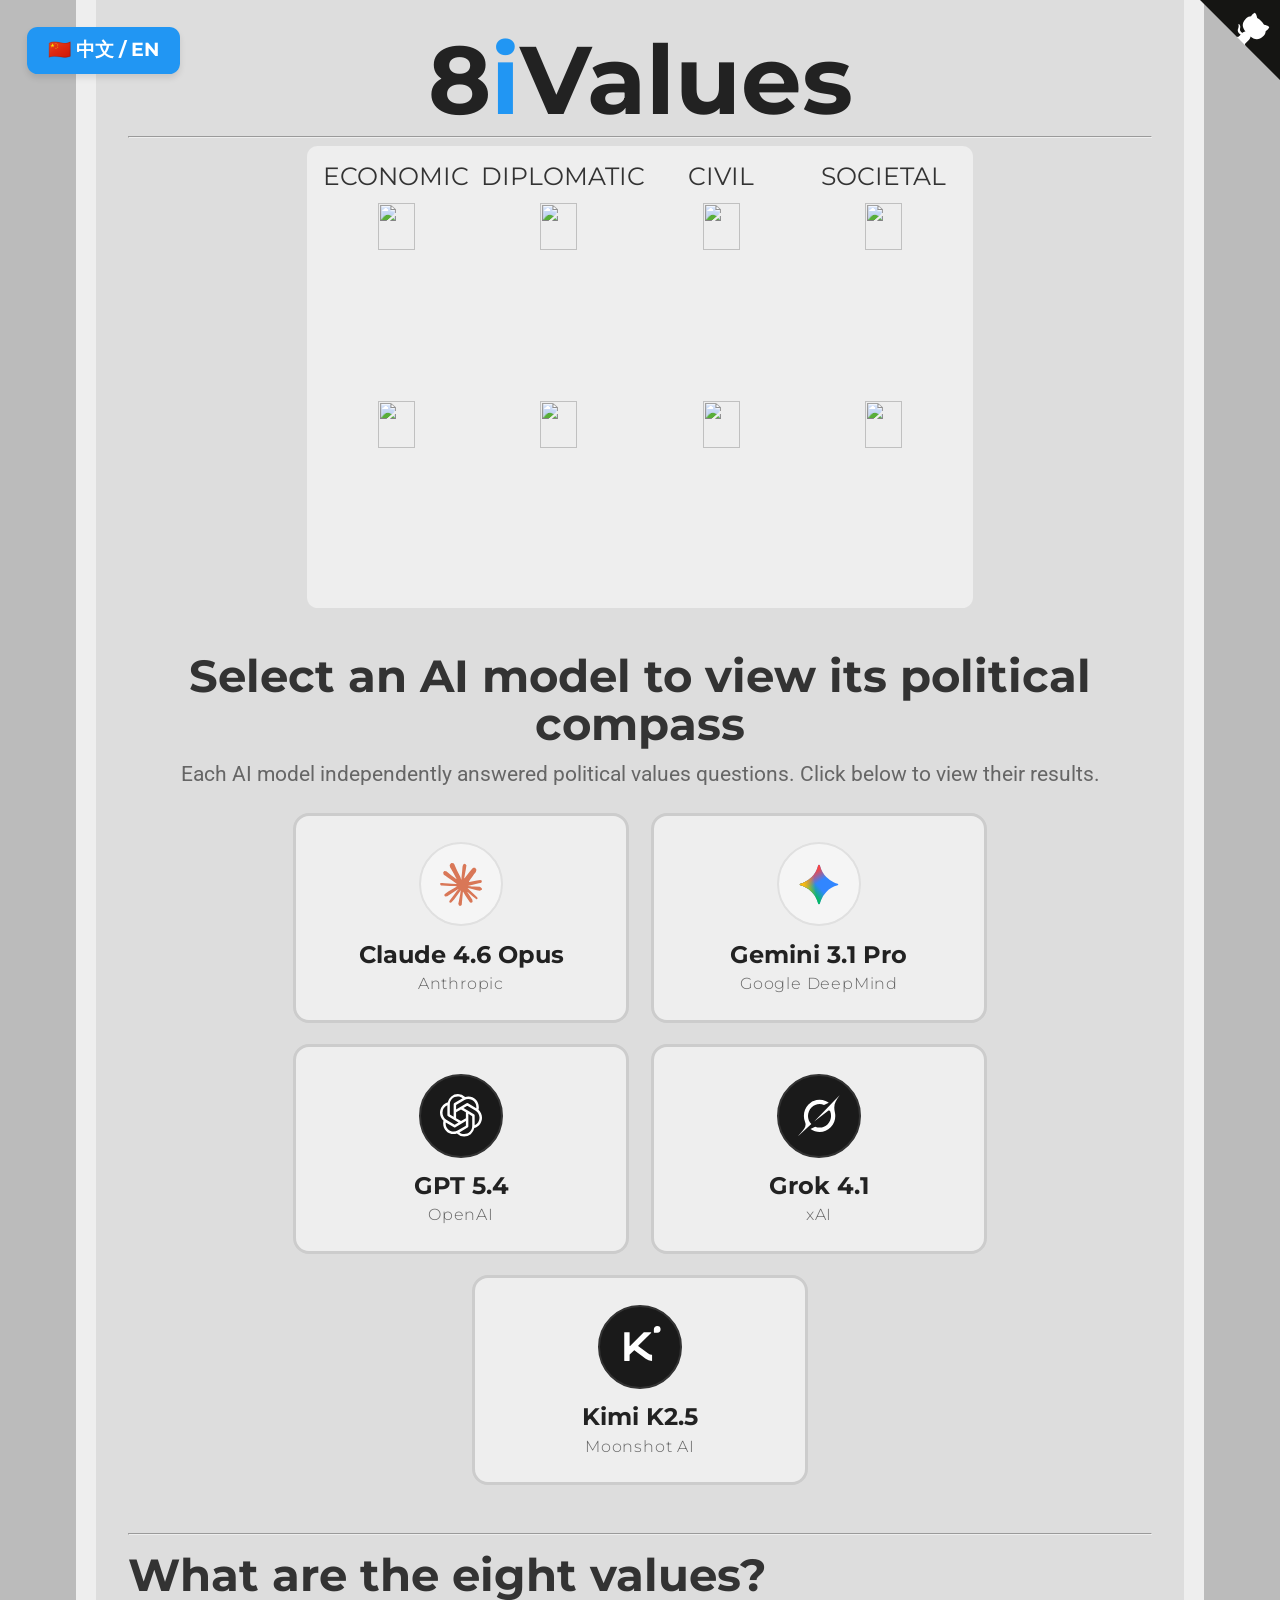
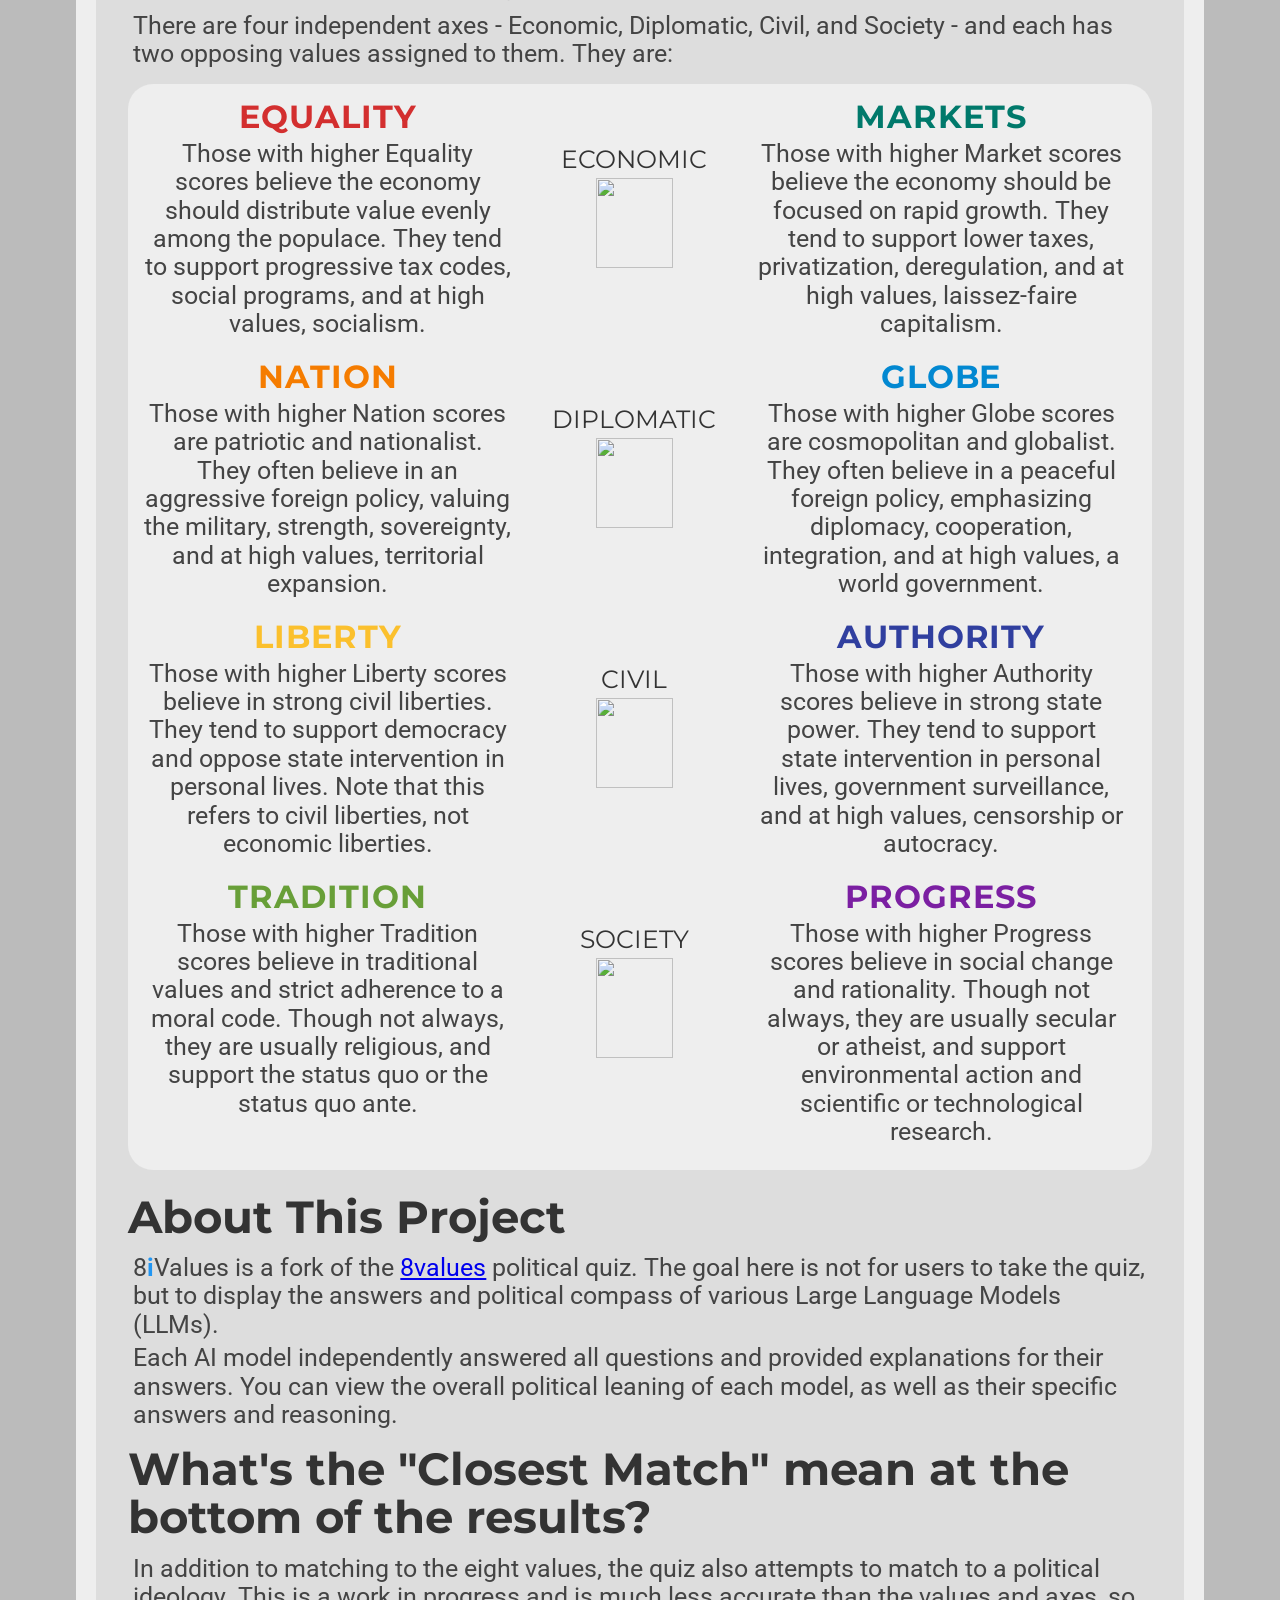
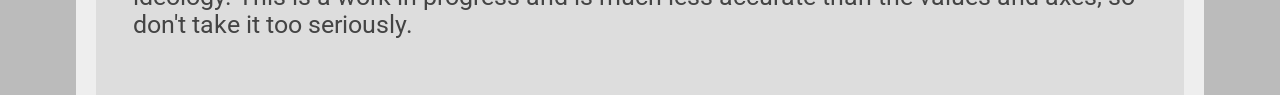
==== index.html @ b787c205 "8ivalues init" ====
<head>
<link href="https://fonts.googleapis.com/css?family=Montserrat:300,400,700|Roboto:400,700" rel="stylesheet">
<link href='style.css' rel='stylesheet' type='text/css'>
<title>8iValues - AI Political Compass</title>
<link rel="icon" type="x-icon" href="icon.png">
<link rel="shortcut icon" type="x-icon" href="icon.png">
<meta charset="utf-8">
<meta name="viewport" content="width=device-width, initial-scale=1.0">
<meta name="description" content="Explore the political leanings of different AI models through the 8values political quiz framework.">
</head>
<body>
<script>
    var currentLang = localStorage.getItem('lang') || 'en';
    document.body.classList.add('lang-' + currentLang);
    function toggleLanguage() {
        var newLang = currentLang === 'en' ? 'zh' : 'en';
        localStorage.setItem('lang', newLang);
        location.reload();
    }
</script>
<button class="lang-toggle" onclick="toggleLanguage()">
    <span class="lang-en">🇨🇳 中文 / EN</span>
    <span class="lang-zh">🇺🇸 EN / 中文</span>
</button>

<a href="https://github.com/8values/8values.github.io" class="github-corner" aria-label="View source on Github"><svg width="80" height="80" viewBox="0 0 250 250" style="fill:#151513; color:#fff; position: absolute; top: 0; border: 0; right: 0;" aria-hidden="true"><path d="M0,0 L115,115 L130,115 L142,142 L250,250 L250,0 Z"></path><path d="M128.3,109.0 C113.8,99.7 119.0,89.6 119.0,89.6 C122.0,82.7 120.5,78.6 120.5,78.6 C119.2,72.0 123.4,76.3 123.4,76.3 C127.3,80.9 125.5,87.3 125.5,87.3 C122.9,97.6 130.6,101.9 134.4,103.2" fill="currentColor" style="transform-origin: 130px 106px;" class="octo-arm"></path><path d="M115.0,115.0 C114.9,115.1 118.7,116.5 119.8,115.4 L133.7,101.6 C136.9,99.2 139.9,98.4 142.2,98.6 C133.8,88.0 127.5,74.4 143.8,58.0 C148.5,53.4 154.0,51.2 159.7,51.0 C160.3,49.4 163.2,43.6 171.4,40.1 C171.4,40.1 176.1,42.5 178.8,56.2 C183.1,58.6 187.2,61.8 190.9,65.4 C194.5,69.0 197.7,73.2 200.1,77.6 C213.8,80.2 216.3,84.9 216.3,84.9 C212.7,93.1 206.9,96.0 205.4,96.6 C205.1,102.4 203.0,107.8 198.3,112.5 C181.9,128.9 168.3,122.5 157.7,114.1 C157.9,116.9 156.7,120.9 152.7,124.9 L141.0,136.5 C139.8,137.7 141.6,141.9 141.8,141.8 Z" fill="currentColor" class="octo-body"></path></svg></a><style>.github-corner:hover .octo-arm{animation:octocat-wave 560ms ease-in-out}@keyframes octocat-wave{0%,100%{transform:rotate(0)}20%,60%{transform:rotate(-25deg)}40%,80%{transform:rotate(10deg)}}@media (max-width:500px){.github-corner:hover .octo-arm{animation:none}.github-corner .octo-arm{animation:octocat-wave 560ms ease-in-out}}</style>
<h1>8<span style="color:#2196f3;">i</span>Values</h1>
<hr>
<div class="center">
    <div class="axis_name quadcolumn">ECONOMIC</div>
    <div class="axis_name quadcolumn">DIPLOMATIC</div>
    <div class="axis_name quadcolumn">CIVIL</div>
    <div class="axis_name quadcolumn">SOCIETAL</div>
    <a href="#anchor"><img src="value_images/equality.svg" class="quadcolumn"></a>
    <a href="#anchor"><img src="value_images/nation.svg" class="quadcolumn"></a>
    <a href="#anchor"><img src="value_images/liberty.svg" class="quadcolumn"></a>
    <a href="#anchor"><img src="value_images/tradition.svg" class="quadcolumn"></a>
    <a href="#anchor"><img src="value_images/markets.svg" class="quadcolumn"></a>
    <a href="#anchor"><img src="value_images/globe.svg" class="quadcolumn"></a>
    <a href="#anchor"><img src="value_images/authority.svg" class="quadcolumn"></a>
    <a href="#anchor"><img src="value_images/progress.svg" class="quadcolumn"></a>
</div>
<br>

<h2 style="text-align:center; margin-top: 20pt;">
    <span class="lang-en">Select an AI model to view its political compass</span>
    <span class="lang-zh">选择一个 AI 模型查看其政治倾向</span>
</h2>
<p style="text-align:center; font-size: 16pt; color: #666;">
    <span class="lang-en">Each AI model independently answered <b><u><span id="numOfQuestionsEn"></span></u></b> political values questions. Click below to view their results.</span>
    <span class="lang-zh">每个 AI 模型独立回答了 <b><u><span id="numOfQuestionsZh"></span></u></b> 道政治价值观问题，点击下方查看它们的回答结果。</span>
</p>

<div class="ai-model-grid">
    <div class="ai-model-card" onclick="location.href='ai_results.html?model=claude4.6 opus';" id="card-claude">
        <div class="ai-model-icon-wrapper ai-icon-bg-light">
            <img src="llm icons/claude-color.svg" class="ai-logo-img" alt="Claude">
        </div>
        <div class="ai-model-name">Claude 4.6 Opus</div>
        <div class="ai-model-company">Anthropic</div>
    </div>
    <div class="ai-model-card" onclick="location.href='ai_results.html?model=gemini3.1pro';" id="card-gemini">
        <div class="ai-model-icon-wrapper ai-icon-bg-light">
            <img src="llm icons/gemini-color.svg" class="ai-logo-img" alt="Gemini">
        </div>
        <div class="ai-model-name">Gemini 3.1 Pro</div>
        <div class="ai-model-company">Google DeepMind</div>
    </div>
    <div class="ai-model-card" onclick="location.href='ai_results.html?model=gpt5.4';" id="card-gpt">
        <div class="ai-model-icon-wrapper ai-icon-bg-dark">
            <img src="llm icons/openai.svg" class="ai-logo-img" alt="OpenAI">
        </div>
        <div class="ai-model-name">GPT 5.4</div>
        <div class="ai-model-company">OpenAI</div>
    </div>
    <div class="ai-model-card" onclick="location.href='ai_results.html?model=grok4.1';" id="card-grok">
        <div class="ai-model-icon-wrapper ai-icon-bg-dark">
            <img src="llm icons/grok.svg" class="ai-logo-img" alt="Grok">
        </div>
        <div class="ai-model-name">Grok 4.1</div>
        <div class="ai-model-company">xAI</div>
    </div>
    <div class="ai-model-card" onclick="location.href='ai_results.html?model=kimi-k2.5';" id="card-kimi">
        <div class="ai-model-icon-wrapper ai-icon-bg-dark">
            <img src="llm icons/kimi-color.svg" class="ai-logo-img" alt="Kimi">
        </div>
        <div class="ai-model-name">Kimi K2.5</div>
        <div class="ai-model-company">Moonshot AI</div>
    </div>
</div>

<br><hr>
<h2>
    <span class="lang-en"><a id="anchor">What are the eight values?</a></span>
    <span class="lang-zh"><a id="anchor">这八种价值观是什么？</a></span>
</h2>
    <p>
        <span class="lang-en">There are four independent axes - Economic, Diplomatic, Civil, and Society - and each has two opposing values assigned to them. They are:</span>
        <span class="lang-zh">分为四根独立的政治轴：经济 (Economic)、外交 (Diplomatic)、政治 (Civil) 和社会 (Society)，每根轴分配了两个相反的价值观：</span>
    </p>
    <div class="explanation_bg">
        <div class="spacer">
            <div class="explanation_blurb_left">
                <p class="value"><b style="color:#d32f2f;">EQUALITY</b></p>
                <p class="blurb-text">
                    Those with higher Equality scores believe the economy should distribute value evenly among the populace. They tend to support progressive tax codes, social programs, and at high values, socialism.
                </p>
            </div>
            <div class="explanation_axis">
                <p class="axis_name">ECONOMIC</p>
                <img class="arrow" src="double_arrow.svg"></img>
            </div>
            <div class="explanation_blurb_right">
                <p class="value"><b style="color:#00796b;">MARKETS</b></p>
                <p class="blurb-text">
                    Those with higher Market scores believe the economy should be focused on rapid growth. They tend to support lower taxes, privatization, deregulation, and at high values, laissez-faire capitalism.
                </p>
            </div>
        </div>
        <div class="spacer">
            <div class="explanation_blurb_left">
                <p class="value"><b style="color:#f57c00;">NATION</b></p>
                <p class="blurb-text">
                    Those with higher Nation scores are patriotic and nationalist. They often believe in an aggressive foreign policy, valuing the military, strength, sovereignty, and at high values, territorial expansion.
                </p>
            </div>
            <div class="explanation_axis">
                <p class="axis_name">DIPLOMATIC</p>
                <img class="arrow" src="double_arrow.svg"></img>
            </div>
            <div class="explanation_blurb_right">
                <p class="value"><b style="color:#0288d1;">GLOBE</b></p>
                <p class="blurb-text">
                    Those with higher Globe scores are cosmopolitan and globalist. They often believe in a peaceful foreign policy, emphasizing diplomacy, cooperation, integration, and at high values, a world government.
                </p>
            </div>
        </div>
        <div class="spacer">
            <div class="explanation_blurb_left">
                <p class="value"><b style="color:#fbc02d;">LIBERTY</b></p>
                <p class="blurb-text">
                    Those with higher Liberty scores believe in strong civil liberties. They tend to support democracy and oppose state intervention in personal lives. Note that this refers to civil liberties, not economic liberties.
                </p>
            </div>
            <div class="explanation_axis">
                <p class="axis_name">CIVIL</p>
                <img class="arrow" src="double_arrow.svg"></img>
            </div>
            <div class="explanation_blurb_right">
                <p class="value"><b style="color:#303f9f;">AUTHORITY</b></p>
                <p class="blurb-text">
                    Those with higher Authority scores believe in strong state power. They tend to support state intervention in personal lives, government surveillance, and at high values, censorship or autocracy.
                </p>
            </div>
        </div>
        <div class="spacer">
            <div class="explanation_blurb_left">
                <p class="value"><b style="color:#689f38;">TRADITION</b></p>
                <p class="blurb-text">
                    Those with higher Tradition scores believe in traditional values and strict adherence to a moral code. Though not always, they are usually religious, and support the status quo or the status quo ante.
                </p>
            </div>
            <div class="explanation_axis">
                <p class="axis_name">SOCIETY</p>
                <img class="arrow" src="double_arrow.svg"></img>
            </div>
            <div class="explanation_blurb_right">
                <p class="value"><b style="color:#7b1fa2;">PROGRESS</b></p>
                <p class="blurb-text">
                    <span class="lang-en">Those with higher Progress scores believe in social change and rationality. Though not always, they are usually secular or atheist, and support environmental action and scientific or technological research.</span>
                    <span class="lang-zh">在这个轴得分高的人相信社会变革和理性。他们通常是世俗的或是无神论者，并支持环保行动，以及科技研发。</span>
                </p>
            </div>
        </div>
        <br/>
    </div>

<h2 style="margin-top: 17pt;">
    <span class="lang-en">About This Project</span>
    <span class="lang-zh">关于本项目</span>
</h2>
    <p>
        <span class="lang-en">8<b style="color:#2196f3;">i</b>Values is a fork of the <a href="https://8values.github.io">8values</a> political quiz. The goal here is not for users to take the quiz, but to display the answers and political compass of various Large Language Models (LLMs).</span>
        <span class="lang-zh">8<b style="color:#2196f3;">i</b>Values 是基于 <a href="https://8values.github.io">8values</a> 政治测验的改版项目。本项目的目标不是让用户自行答题，而是展示不同大语言模型 (LLM) 对同一组政治价值观问题的回答和政治倾向分析。</span>
    </p>
    <p>
        <span class="lang-en">Each AI model independently answered all questions and provided explanations for their answers. You can view the overall political leaning of each model, as well as their specific answers and reasoning.</span>
        <span class="lang-zh">每个 AI 模型独立回答了所有问题，并对每个回答提供了解释。您可以查看每个模型的总体政治倾向评分，以及它对每道题的具体回答和理由。</span>
    </p>

<h2>
    <span class="lang-en">What's the "Closest Match" mean at the bottom of the results?</span>
    <span class="lang-zh">结果底部的“最近的匹配”是什么意思？</span>
</h2>
    <p>
        <span class="lang-en">In addition to matching to the eight values, the quiz also attempts to match to a political ideology. This is a work in progress and is much less accurate than the values and axes, so don't take it too seriously.</span>
        <span class="lang-zh">除了计算在八大价值观的倾向上外，还会尝试匹配政治意识形态。然而，此项功能的准确度非常难以保证，远远不如直接看其在政治轴线上的位置，因此不要过于当真。</span>
    </p>
<br>

<script type="application/javascript"src="questions.js"></script>
<script type="text/javascript">
    document.getElementById("numOfQuestionsEn").innerHTML = questions.length;
    document.getElementById("numOfQuestionsZh").innerHTML = questions.length;
</script>
</body>
---- style.css ----
html {
    background-color: #bbbbbb;
    padding: 0px;
    scroll-behavior: smooth;
}

/* Language Toggle Logic */
body.lang-en .lang-zh { display: none !important; }
body.lang-zh .lang-en { display: none !important; }

/* Language Toggle Button Styles */
.lang-toggle {
    position: absolute;
    top: 20pt;
    left: 20pt;
    background-color: #2196f3;
    color: white;
    border: none;
    border-radius: 8pt;
    padding: 8pt 16pt;
    font-family: 'Montserrat', sans-serif;
    font-size: 14pt;
    font-weight: 700;
    cursor: pointer;
    z-index: 1000;
    box-shadow: 0 4px 6px rgba(0,0,0,0.1);
    transition: background-color 0.2s, transform 0.2s;
}
.lang-toggle:hover {
    background-color: #1976d2;
    transform: translateY(-2px);
}

body {
    width: 80%;
    min-height: calc(100vh - 4em);
    margin: 0 auto;
    padding: 2em;
    background-color: #dddddd;
    border-color: #eeeeee;
    border-left-style: solid;
    border-right-style: solid;
    border-width: 20px;
}
p {
    color: #444444;
    font-family: 'Roboto', sans-serif;
    font-size: 18.5pt;
    line-height: 1.15;
    margin: 4pt;
}

p.value {
    margin-top: 22px;
    margin-bottom: 22px;
    text-indent: -16pt;
    margin-left: 20pt;
    font-size: 24pt;
    line-height: 2.11666656px;
    letter-spacing: 0.03em;
    font-family: 'Montserrat';
}

p.axis_name {
    margin-top: 50px;
    color: #333333;
    font-size: 19pt;
    font-family: 'Montserrat';
}
p.question {
    margin: 16pt auto;
    color: #333333;
    font-family: 'Montserrat', sans-serif;
    font-weight: normal;
    width: 70%;
    min-width: 500pt;
    min-height: 144pt;
    background-color: #eeeeee;
    padding: 16pt;
    border-radius: 16pt;
    font-size: 36pt;
    display: flex;
    justify-content: center;
    align-items: center;
    text-align: center;

}
h1 {
    color: #222222;
    font-family: 'Montserrat', sans-serif;
    font-size: 72pt;
    text-align: center;
    line-height: 72pt;
    margin-top: 0pt;
    margin-bottom: 0pt;
}
h2 {
    color: #333333;
    font-family: 'Montserrat', sans-serif;
    font-size: 34pt;
    line-height: 36pt;
    margin-top: 12pt;
    margin-bottom: 10pt;
}
li {
    font-size: 16pt;
    text-indent: 16pt;
}
a {
    font-family: inherit;
}
div.center {
    background-color: #eeeeee;
    font-family: 'Montserrat', sans-serif;
    border-radius: 8pt;
    padding: 6pt;
    color: white;
    width: 50%;
    min-width: 488pt;
    text-align: center;
    text-decoration: none;
    display: block;
    font-size: 24pt;
    margin: auto;
}
img.quadcolumn {
    width: 23.75%;
    transition: transform .3s;
}
img.quadcolumn:hover {
    transform: scale(1.05);
  }
div.quadcolumn {
    width: 23.75%;
}
div.axis_name {
    color: #333333;
    font-size: 19pt;
    font-family: 'Montserrat';
    display: inline-block;
    padding-bottom: 8.65pt;
}
.spacer {
    display: flex;
}
.spacer > div{
    margin-top: 10px;
    display: inline-block;
    *display: inline; /* For IE7 */
    text-align: center;
}
.button {
    background-color: #2196f3;
    font-family: 'Montserrat', sans-serif;
    border: none;
    border-radius: 8pt;
    color: white;
    padding: 8pt;
    width: 50%;
    min-width: 500pt;
    text-align: center;
    text-decoration: none;
    display: block;
    font-size: 24pt;
    margin: -2px auto;
    cursor: pointer;
}
.button:hover, .button:focus { background: #1687e0; }
.stronglyAgree { background: #1b5e20; }
.stronglyAgree:hover, .stronglyAgree:focus { background: #154a19; }
.agree { background: #4caf50; }
.agree:hover, .agree:focus { background: #29942e; }
.neutral { background: #949494; }
.neutral:hover, .neutral:focus { background: #656565; }
.disagree { background: #f44336; }
.disagree:hover, .disagree:focus { background: #d6271a; }
.stronglyDisagree { background: #b71c1c; }
.stronglyDisagree:hover, .stronglyDisagree:focus { background: #a00e0e; }

.small_button, .small_button_off {
    background-color: #333;
    font-family: 'Montserrat', sans-serif;
    border: none;
    border-radius: 8pt;
    color: white;
    padding: 8pt;
    width: 10%;
    min-width: 100pt;
    text-align: center;
    text-decoration: none;
    display: block;
    font-size: 18pt;
    margin: -2px auto;
    cursor: pointer;
}

.small_button:hover, .small_button:focus {
    background: #222;
}

.small_button_off {
    background-color: #ddd;
    color: #888;
    border: 2px solid #888;
    cursor: not-allowed;
    margin: -4px auto;
}
.arrow {
    width: 60%;
    height: auto;
}
div.explanation_blurb_left {
    vertical-align: top;
    width: 37%;
    margin-left: 1%;
    margin-right: 1%;
}
div.explanation_blurb_right {
    vertical-align: top;
    width: 37%;
    margin-left: 1%;
    margin-right: 1%;
}
div.explanation_axis {
    width: 20.9%;
    vertical-align: top;
}
div.axis {
    width: 100%;
    display: flex;
    align-items: center;
    justify-content: center;
}
div.bar {
    height: 56pt;
    line-height: 56pt;
    padding: 8pt;
    margin-top: 4pt;
    margin-bottom: 4pt;
    border-width: 4px;
    border-right-width: 1px;
    border-top-style: solid;
    border-bottom-style: solid;
    border-color: #222222;
    background-color: #eeeeee;
    display: block;
    width: 50%;
}
div.text-wrapper {
    font-family: 'Montserrat', sans-serif;
    font-size: 36pt;
    line-height: 56pt;
    color: #222222;
    display: inline-block;
}
div.equality {
    background-color: #f44336;
    text-align: left;
    border-right-style: solid;
}
div.wealth {
    background-color: #00897b;
    text-align: right;
    border-left-style: solid;
}
div.liberty {
    background-color: #ffeb3b;
    text-align: left;
    border-right-style: solid;
}
div.authority {
    background-color: #3f51b5;
    text-align: right;
    border-left-style: solid;
}
div.peace {
    background-color: #03a9f4;
    text-align: right;
    border-left-style: solid;
}
div.might {
    background-color: #ff9800;
    text-align: left;
    border-right-style: solid;
}
div.progress {
    background-color: #9c27b0;
    text-align: right;
    border-left-style: solid;
}
div.tradition {
    background-color: #8bc34a;
    text-align: left;
    border-right-style: solid;
}
span.weight-300 {
    font-weight: 300;
}
.explanation_bg {
    background-color: #eeeeee;
    border-radius: 25px;
    margin-top: 15px;
}
#banner {
    border-color: #444444;
    border-style: solid;
    border-width: 2px;
    border-radius: 8pt;
    display: block;
    margin: 8pt;
    margin-left: auto;
    margin-right: auto;
}

/* ============================
   AI Model Selection Grid
   ============================ */
.ai-model-grid {
    display: flex;
    flex-wrap: wrap;
    justify-content: center;
    gap: 16pt;
    padding: 16pt 0;
    max-width: 900pt;
    margin: 0 auto;
}

.ai-model-card {
    background-color: #eeeeee;
    border: 3px solid #cccccc;
    border-radius: 12pt;
    padding: 20pt 24pt;
    width: 200pt;
    text-align: center;
    cursor: pointer;
    transition: all 0.3s ease;
    font-family: 'Montserrat', sans-serif;
    position: relative;
    overflow: hidden;
}

.ai-model-card::before {
    content: '';
    position: absolute;
    top: 0;
    left: 0;
    right: 0;
    height: 4pt;
    background: linear-gradient(90deg, #2196f3, #9c27b0);
    opacity: 0;
    transition: opacity 0.3s ease;
}

.ai-model-card:hover {
    background-color: #e8e8e8;
    border-color: #2196f3;
    transform: translateY(-4px);
    box-shadow: 0 8px 24px rgba(0, 0, 0, 0.15);
}

.ai-model-card:hover::before {
    opacity: 1;
}

.ai-model-card:active {
    transform: translateY(-1px);
    box-shadow: 0 4px 12px rgba(0, 0, 0, 0.1);
}

/* AI Icon Wrapper — circular background for logos */
.ai-model-icon-wrapper {
    width: 60pt;
    height: 60pt;
    border-radius: 50%;
    display: flex;
    align-items: center;
    justify-content: center;
    margin: 0 auto 10pt auto;
    transition: transform 0.3s ease;
}

.ai-model-card:hover .ai-model-icon-wrapper {
    transform: scale(1.1);
}

.ai-icon-bg-light {
    background-color: #f5f5f5;
    border: 2px solid #e0e0e0;
}

.ai-icon-bg-dark {
    background-color: #1a1a1a;
    border: 2px solid #333333;
}

.ai-icon-bg-white {
    background-color: #1a1a1a;
    border: 2px solid #333333;
}

.ai-logo-img {
    width: 32pt;
    height: 32pt;
}

/* For dark backgrounds, the currentColor SVGs need to be white */
.ai-icon-bg-dark .ai-logo-img {
    filter: brightness(0) invert(1);
}

.ai-model-name {
    font-size: 18pt;
    font-weight: 700;
    color: #222222;
    margin-bottom: 4pt;
}

.ai-model-company {
    font-size: 12pt;
    font-weight: 300;
    color: #666666;
    letter-spacing: 0.05em;
}

/* ============================
   Title Logo in Results Page
   ============================ */
.title-logo-wrapper {
    display: inline-flex;
    align-items: center;
    justify-content: center;
    width: 48pt;
    height: 48pt;
    border-radius: 50%;
    vertical-align: middle;
    margin-right: 8pt;
}

.title-logo-img {
    width: 28pt;
    height: 28pt;
}

.title-logo-wrapper.ai-icon-bg-dark .title-logo-img {
    filter: brightness(0) invert(1);
}

/* ============================
   Bar Container (for marker overlay)
   ============================ */
.bar-container {
    display: flex;
    flex-wrap: nowrap;
    width: 100%;
    position: relative;
}

.bar-container > .bar {
    box-sizing: border-box;
    flex-shrink: 1;
}

/* ============================
   Axis Markers (other AI logos on bars)
   ============================ */
.axis-markers {
    position: absolute;
    top: 0;
    left: 0;
    right: 0;
    bottom: 0;
    pointer-events: none; /* let clicks pass through to bars, except on markers */
}

.axis-marker-link {
    position: absolute;
    top: 50%;
    transform: translate(-50%, -50%);
    z-index: 10;
    pointer-events: all;
    text-decoration: none;
    transition: transform 0.2s ease;
}

.axis-marker-link:hover {
    transform: translate(-50%, -50%) scale(1.3);
    z-index: 20;
}

.axis-marker {
    width: 34pt;
    height: 34pt;
    border-radius: 50%;
    display: flex;
    align-items: center;
    justify-content: center;
    box-shadow: 0 2px 6px rgba(0,0,0,0.3);
    border: 2px solid rgba(255,255,255,0.8);
    transition: box-shadow 0.2s ease;
}

.axis-marker-link:hover .axis-marker {
    box-shadow: 0 3px 10px rgba(0,0,0,0.4);
}

.axis-marker-img {
    width: 20pt;
    height: 20pt;
}

.axis-marker.ai-icon-bg-dark .axis-marker-img {
    filter: brightness(0) invert(1);
}

/* ============================
   Collapsible Answers Section
   ============================ */
.answers-toggle {
    cursor: pointer;
    background-color: #eeeeee;
    border-radius: 10pt;
    padding: 14pt 20pt;
    margin-top: 16pt;
    display: flex;
    align-items: center;
    justify-content: space-between;
    transition: background-color 0.2s ease;
    border: 2px solid #cccccc;
    user-select: none;
}

.answers-toggle:hover {
    background-color: #e4e4e4;
    border-color: #2196f3;
}

.toggle-arrow {
    font-size: 24pt;
    color: #666;
    transition: transform 0.3s ease, color 0.2s ease;
    font-family: 'Montserrat', sans-serif;
}

.answers-toggle:hover .toggle-arrow {
    color: #2196f3;
}

.answers-collapsed {
    max-height: 0;
    overflow: hidden;
    opacity: 0;
    transition: max-height 0.5s ease, opacity 0.3s ease;
}

.answers-expanded {
    max-height: 100000px; /* large enough for any content */
    opacity: 1;
    transition: max-height 0.8s ease, opacity 0.4s ease 0.1s;
}

/* ============================
   Answer Detail List
   ============================ */
.answer-item {
    background-color: #eeeeee;
    border-radius: 10pt;
    margin: 10pt 0;
    padding: 16pt 20pt;
    border-left: 5px solid #cccccc;
    transition: border-color 0.2s ease, box-shadow 0.2s ease;
}

.answer-item:hover {
    box-shadow: 0 2px 12px rgba(0, 0, 0, 0.08);
}

.answer-header {
    display: flex;
    align-items: flex-start;
    gap: 10pt;
    margin-bottom: 10pt;
}

.answer-number {
    font-family: 'Montserrat', sans-serif;
    font-weight: 700;
    font-size: 14pt;
    color: #888888;
    min-width: 32pt;
    flex-shrink: 0;
}

.answer-question {
    font-family: 'Roboto', sans-serif;
    font-size: 16pt;
    color: #333333;
    line-height: 1.4;
    font-weight: 700;
}

.answer-body {
    margin-left: 42pt;
}

.answer-badge {
    display: inline-block;
    padding: 4pt 14pt;
    border-radius: 20pt;
    font-family: 'Montserrat', sans-serif;
    font-size: 12pt;
    font-weight: 700;
    color: white;
    margin-bottom: 8pt;
    letter-spacing: 0.02em;
}

.answer-strongly-agree {
    background-color: #1b5e20;
}

.answer-agree {
    background-color: #4caf50;
}

.answer-neutral {
    background-color: #949494;
}

.answer-disagree {
    background-color: #f44336;
}

.answer-strongly-disagree {
    background-color: #b71c1c;
}

/* Color the left border based on answer */
.answer-item:has(.answer-strongly-agree) {
    border-left-color: #1b5e20;
}
.answer-item:has(.answer-agree) {
    border-left-color: #4caf50;
}
.answer-item:has(.answer-neutral) {
    border-left-color: #949494;
}
.answer-item:has(.answer-disagree) {
    border-left-color: #f44336;
}
.answer-item:has(.answer-strongly-disagree) {
    border-left-color: #b71c1c;
}

.answer-explanation {
    font-family: 'Roboto', sans-serif;
    font-size: 14pt;
    color: #555555;
    line-height: 1.5;
    margin: 4pt 0 0 0;
    padding-left: 2pt;
}

/* ============================
   Responsive adjustments
   ============================ */
@media (max-width: 800px) {
    .ai-model-grid {
        gap: 10pt;
    }
    .ai-model-card {
        width: 140pt;
        padding: 14pt 16pt;
    }
    .ai-model-name {
        font-size: 14pt;
    }
    .ai-model-icon-wrapper {
        width: 48pt;
        height: 48pt;
    }
    .ai-logo-img {
        width: 24pt;
        height: 24pt;
    }
    .answer-body {
        margin-left: 0;
    }
    .answer-header {
        flex-direction: column;
        gap: 4pt;
    }
    .button {
        min-width: 300pt;
        width: 80%;
    }
    .axis-marker {
        width: 22pt;
        height: 22pt;
    }
    .axis-marker-img {
        width: 12pt;
        height: 12pt;
    }
}
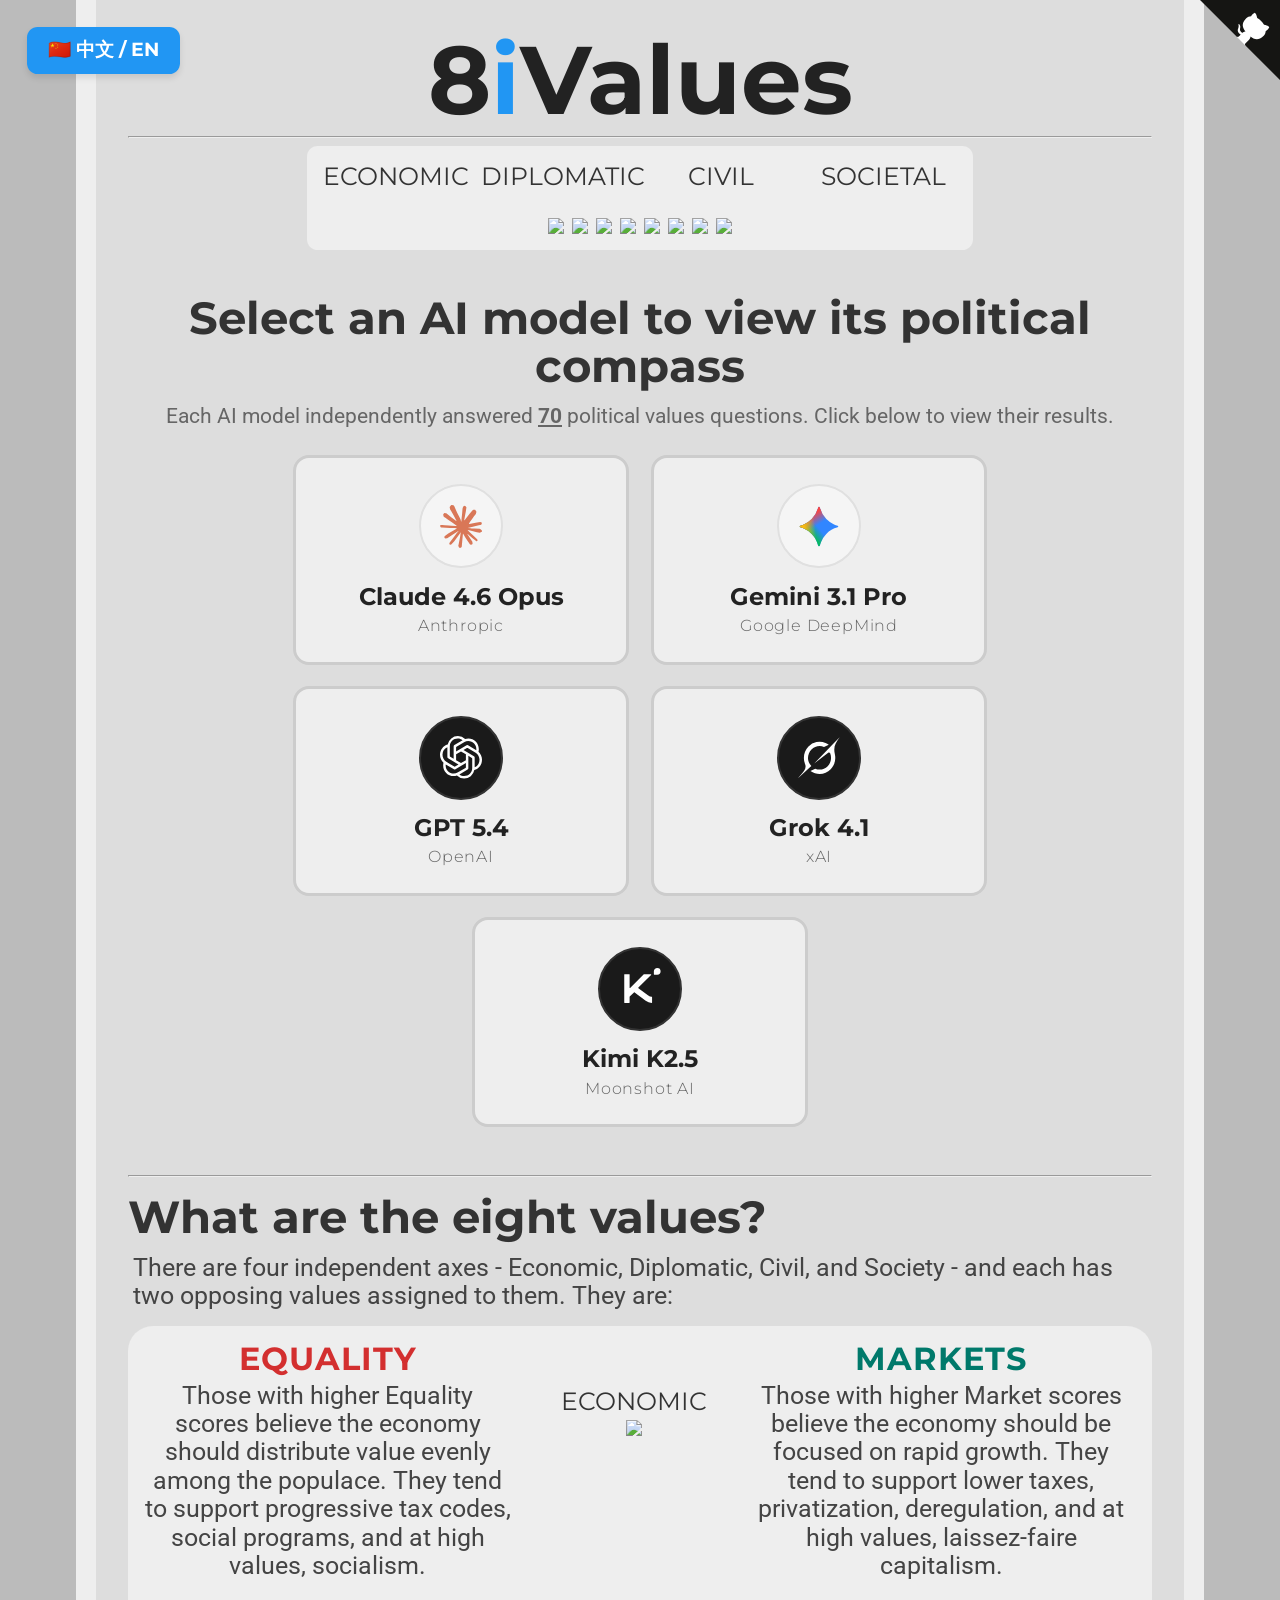
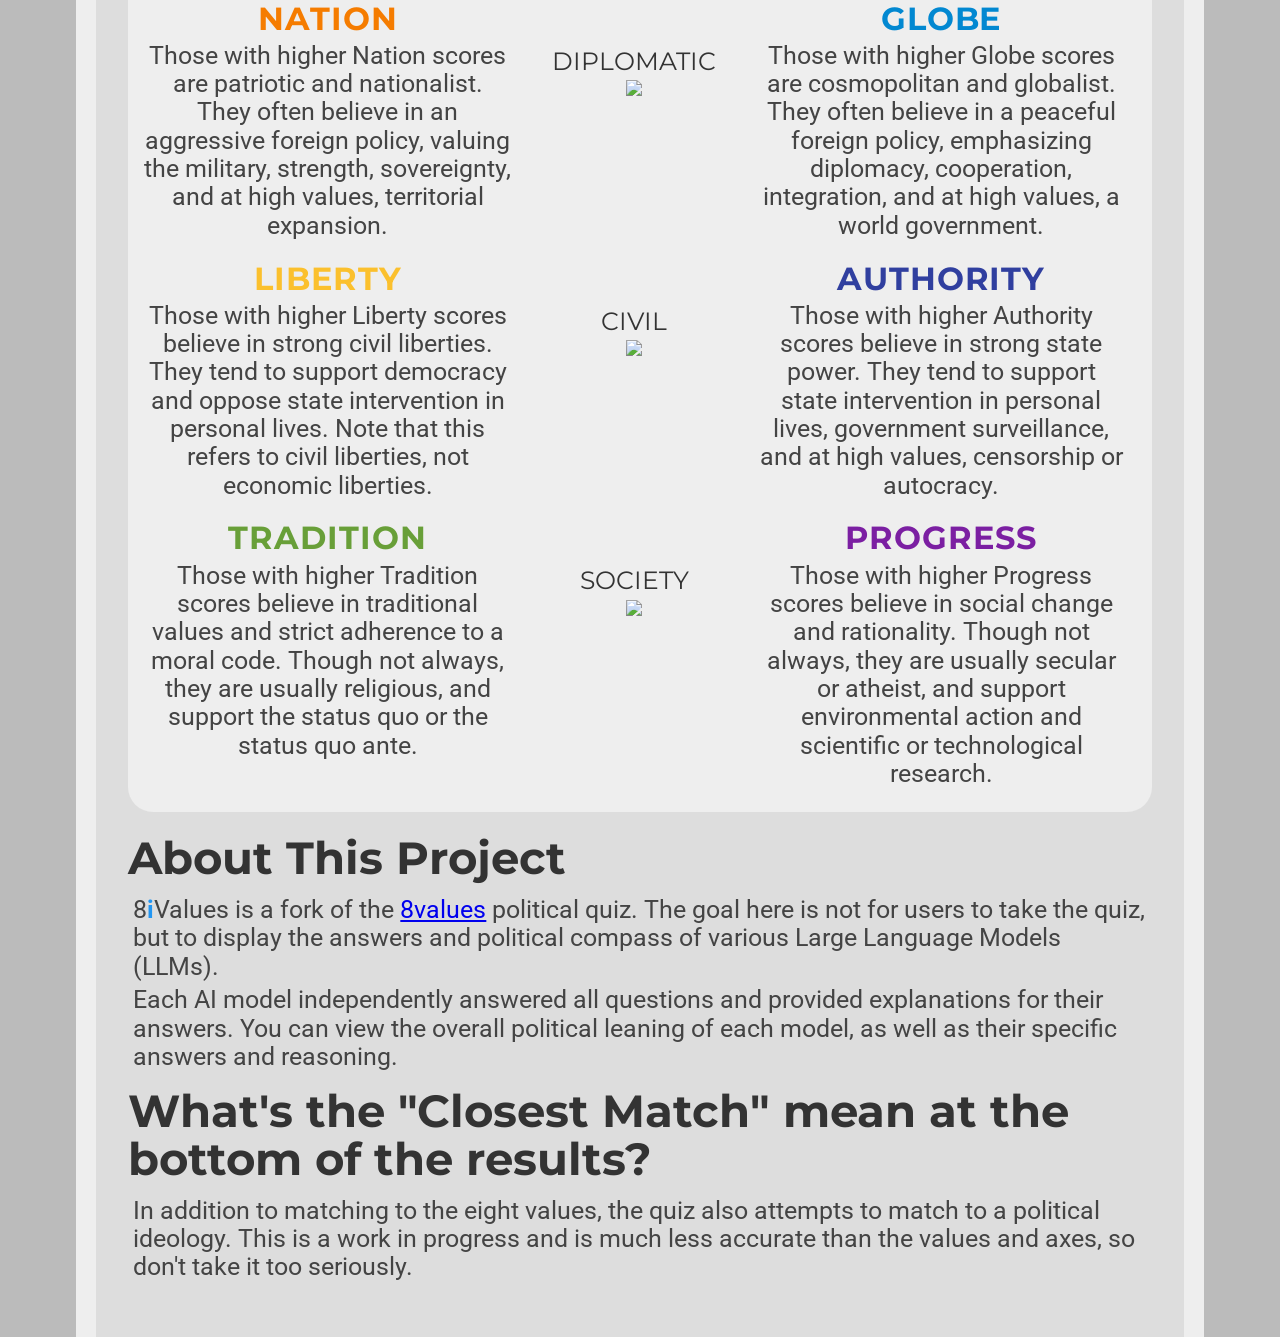
==== commit c202cd29: "responsive web design && fix translation issues" ====
--- a/index.html
+++ b/index.html
@@ -1,12 +1,31 @@
+<!DOCTYPE html>
+<html lang="en">
 <head>
+<meta charset="utf-8">
+<meta name="viewport" content="width=device-width, initial-scale=1.0">
+<meta name="google-site-verification" content="MWc1rC1yFafDG_VQlTO_AAOD-mu4Px0fhpHbK2ZeG1A" />
+<title>8iValues – Compare the Political Compass of Leading AI Models</title>
+<meta name="description" content="8iValues benchmarks the political leanings of Claude, GPT, Gemini, Grok, and Kimi across 70 value-based questions. Explore detailed results, axis breakdowns, and side-by-side AI comparisons.">
+<meta name="keywords" content="8iValues, AI political compass, LLM political bias, AI ideology test, Claude political leaning, GPT political bias, Gemini political compass, AI benchmark, 8values AI edition">
+<meta name="author" content="Jaimin1304">
+<meta name="robots" content="index, follow">
+<link rel="canonical" href="https://jaimin1304.github.io/8iValues/">
+<!-- Open Graph -->
+<meta property="og:title" content="8iValues – Compare the Political Compass of Leading AI Models">
+<meta property="og:description" content="Benchmark the political leanings of Claude, GPT, Gemini, Grok, and Kimi across 70 value-based questions with detailed axis breakdowns.">
+<meta property="og:type" content="website">
+<meta property="og:url" content="https://jaimin1304.github.io/8iValues/">
+<meta property="og:image" content="https://jaimin1304.github.io/8iValues/icon.png">
+<!-- Twitter Card -->
+<meta name="twitter:card" content="summary">
+<meta name="twitter:title" content="8iValues – AI Political Compass Benchmark">
+<meta name="twitter:description" content="Compare the political leanings of leading AI models across 70 value-based questions.">
+<meta name="twitter:image" content="https://jaimin1304.github.io/8iValues/icon.png">
+<!-- Fonts & Styles -->
 <link href="https://fonts.googleapis.com/css?family=Montserrat:300,400,700|Roboto:400,700" rel="stylesheet">
-<link href='style.css' rel='stylesheet' type='text/css'>
-<title>8iValues - AI Political Compass</title>
+<link href="style.css" rel="stylesheet" type="text/css">
 <link rel="icon" type="x-icon" href="icon.png">
 <link rel="shortcut icon" type="x-icon" href="icon.png">
-<meta charset="utf-8">
-<meta name="viewport" content="width=device-width, initial-scale=1.0">
-<meta name="description" content="Explore the political leanings of different AI models through the 8values political quiz framework.">
 </head>
 <body>
 <script>
@@ -23,7 +42,7 @@
     <span class="lang-zh">🇺🇸 EN / 中文</span>
 </button>
 
-<a href="https://github.com/8values/8values.github.io" class="github-corner" aria-label="View source on Github"><svg width="80" height="80" viewBox="0 0 250 250" style="fill:#151513; color:#fff; position: absolute; top: 0; border: 0; right: 0;" aria-hidden="true"><path d="M0,0 L115,115 L130,115 L142,142 L250,250 L250,0 Z"></path><path d="M128.3,109.0 C113.8,99.7 119.0,89.6 119.0,89.6 C122.0,82.7 120.5,78.6 120.5,78.6 C119.2,72.0 123.4,76.3 123.4,76.3 C127.3,80.9 125.5,87.3 125.5,87.3 C122.9,97.6 130.6,101.9 134.4,103.2" fill="currentColor" style="transform-origin: 130px 106px;" class="octo-arm"></path><path d="M115.0,115.0 C114.9,115.1 118.7,116.5 119.8,115.4 L133.7,101.6 C136.9,99.2 139.9,98.4 142.2,98.6 C133.8,88.0 127.5,74.4 143.8,58.0 C148.5,53.4 154.0,51.2 159.7,51.0 C160.3,49.4 163.2,43.6 171.4,40.1 C171.4,40.1 176.1,42.5 178.8,56.2 C183.1,58.6 187.2,61.8 190.9,65.4 C194.5,69.0 197.7,73.2 200.1,77.6 C213.8,80.2 216.3,84.9 216.3,84.9 C212.7,93.1 206.9,96.0 205.4,96.6 C205.1,102.4 203.0,107.8 198.3,112.5 C181.9,128.9 168.3,122.5 157.7,114.1 C157.9,116.9 156.7,120.9 152.7,124.9 L141.0,136.5 C139.8,137.7 141.6,141.9 141.8,141.8 Z" fill="currentColor" class="octo-body"></path></svg></a><style>.github-corner:hover .octo-arm{animation:octocat-wave 560ms ease-in-out}@keyframes octocat-wave{0%,100%{transform:rotate(0)}20%,60%{transform:rotate(-25deg)}40%,80%{transform:rotate(10deg)}}@media (max-width:500px){.github-corner:hover .octo-arm{animation:none}.github-corner .octo-arm{animation:octocat-wave 560ms ease-in-out}}</style>
+<a href="https://github.com/Jaimin1304/8iValues" class="github-corner" aria-label="View source on Github"><svg width="80" height="80" viewBox="0 0 250 250" style="fill:#151513; color:#fff; position: absolute; top: 0; border: 0; right: 0;" aria-hidden="true"><path d="M0,0 L115,115 L130,115 L142,142 L250,250 L250,0 Z"></path><path d="M128.3,109.0 C113.8,99.7 119.0,89.6 119.0,89.6 C122.0,82.7 120.5,78.6 120.5,78.6 C119.2,72.0 123.4,76.3 123.4,76.3 C127.3,80.9 125.5,87.3 125.5,87.3 C122.9,97.6 130.6,101.9 134.4,103.2" fill="currentColor" style="transform-origin: 130px 106px;" class="octo-arm"></path><path d="M115.0,115.0 C114.9,115.1 118.7,116.5 119.8,115.4 L133.7,101.6 C136.9,99.2 139.9,98.4 142.2,98.6 C133.8,88.0 127.5,74.4 143.8,58.0 C148.5,53.4 154.0,51.2 159.7,51.0 C160.3,49.4 163.2,43.6 171.4,40.1 C171.4,40.1 176.1,42.5 178.8,56.2 C183.1,58.6 187.2,61.8 190.9,65.4 C194.5,69.0 197.7,73.2 200.1,77.6 C213.8,80.2 216.3,84.9 216.3,84.9 C212.7,93.1 206.9,96.0 205.4,96.6 C205.1,102.4 203.0,107.8 198.3,112.5 C181.9,128.9 168.3,122.5 157.7,114.1 C157.9,116.9 156.7,120.9 152.7,124.9 L141.0,136.5 C139.8,137.7 141.6,141.9 141.8,141.8 Z" fill="currentColor" class="octo-body"></path></svg></a><style>.github-corner:hover .octo-arm{animation:octocat-wave 560ms ease-in-out}@keyframes octocat-wave{0%,100%{transform:rotate(0)}20%,60%{transform:rotate(-25deg)}40%,80%{transform:rotate(10deg)}}@media (max-width:500px){.github-corner:hover .octo-arm{animation:none}.github-corner .octo-arm{animation:octocat-wave 560ms ease-in-out}}</style>
 <h1>8<span style="color:#2196f3;">i</span>Values</h1>
 <hr>
 <div class="center">
@@ -51,43 +70,7 @@
     <span class="lang-zh">每个 AI 模型独立回答了 <b><u><span id="numOfQuestionsZh"></span></u></b> 道政治价值观问题，点击下方查看它们的回答结果。</span>
 </p>
 
-<div class="ai-model-grid">
-    <div class="ai-model-card" onclick="location.href='ai_results.html?model=claude4.6 opus';" id="card-claude">
-        <div class="ai-model-icon-wrapper ai-icon-bg-light">
-            <img src="llm icons/claude-color.svg" class="ai-logo-img" alt="Claude">
-        </div>
-        <div class="ai-model-name">Claude 4.6 Opus</div>
-        <div class="ai-model-company">Anthropic</div>
-    </div>
-    <div class="ai-model-card" onclick="location.href='ai_results.html?model=gemini3.1pro';" id="card-gemini">
-        <div class="ai-model-icon-wrapper ai-icon-bg-light">
-            <img src="llm icons/gemini-color.svg" class="ai-logo-img" alt="Gemini">
-        </div>
-        <div class="ai-model-name">Gemini 3.1 Pro</div>
-        <div class="ai-model-company">Google DeepMind</div>
-    </div>
-    <div class="ai-model-card" onclick="location.href='ai_results.html?model=gpt5.4';" id="card-gpt">
-        <div class="ai-model-icon-wrapper ai-icon-bg-dark">
-            <img src="llm icons/openai.svg" class="ai-logo-img" alt="OpenAI">
-        </div>
-        <div class="ai-model-name">GPT 5.4</div>
-        <div class="ai-model-company">OpenAI</div>
-    </div>
-    <div class="ai-model-card" onclick="location.href='ai_results.html?model=grok4.1';" id="card-grok">
-        <div class="ai-model-icon-wrapper ai-icon-bg-dark">
-            <img src="llm icons/grok.svg" class="ai-logo-img" alt="Grok">
-        </div>
-        <div class="ai-model-name">Grok 4.1</div>
-        <div class="ai-model-company">xAI</div>
-    </div>
-    <div class="ai-model-card" onclick="location.href='ai_results.html?model=kimi-k2.5';" id="card-kimi">
-        <div class="ai-model-icon-wrapper ai-icon-bg-dark">
-            <img src="llm icons/kimi-color.svg" class="ai-logo-img" alt="Kimi">
-        </div>
-        <div class="ai-model-name">Kimi K2.5</div>
-        <div class="ai-model-company">Moonshot AI</div>
-    </div>
-</div>
+<div class="ai-model-grid" id="ai-model-grid"></div>
 
 <br><hr>
 <h2>
@@ -103,17 +86,19 @@
             <div class="explanation_blurb_left">
                 <p class="value"><b style="color:#d32f2f;">EQUALITY</b></p>
                 <p class="blurb-text">
-                    Those with higher Equality scores believe the economy should distribute value evenly among the populace. They tend to support progressive tax codes, social programs, and at high values, socialism.
+                    <span class="lang-en">Those with higher Equality scores believe the economy should distribute value evenly among the populace. They tend to support progressive tax codes, social programs, and at high values, socialism.</span>
+                    <span class="lang-zh">在平等维度得分较高的人认为经济应在民众中均匀分配价值。他们倾向于支持累进税制、社会福利项目，在极端情况下支持社会主义。</span>
                 </p>
             </div>
             <div class="explanation_axis">
                 <p class="axis_name">ECONOMIC</p>
-                <img class="arrow" src="double_arrow.svg"></img>
+                <img class="arrow" src="double_arrow.svg" />
             </div>
             <div class="explanation_blurb_right">
                 <p class="value"><b style="color:#00796b;">MARKETS</b></p>
                 <p class="blurb-text">
-                    Those with higher Market scores believe the economy should be focused on rapid growth. They tend to support lower taxes, privatization, deregulation, and at high values, laissez-faire capitalism.
+                    <span class="lang-en">Those with higher Market scores believe the economy should be focused on rapid growth. They tend to support lower taxes, privatization, deregulation, and at high values, laissez-faire capitalism.</span>
+                    <span class="lang-zh">在市场维度得分较高的人认为经济应注重快速增长。他们倾向于支持低税收、私有化、放松管制，在极端情况下支持自由放任资本主义。</span>
                 </p>
             </div>
         </div>
@@ -121,17 +106,19 @@
             <div class="explanation_blurb_left">
                 <p class="value"><b style="color:#f57c00;">NATION</b></p>
                 <p class="blurb-text">
-                    Those with higher Nation scores are patriotic and nationalist. They often believe in an aggressive foreign policy, valuing the military, strength, sovereignty, and at high values, territorial expansion.
+                    <span class="lang-en">Those with higher Nation scores are patriotic and nationalist. They often believe in an aggressive foreign policy, valuing the military, strength, sovereignty, and at high values, territorial expansion.</span>
+                    <span class="lang-zh">在国家维度得分较高的人具有爱国主义和民族主义倾向。他们通常主张强硬的外交政策，重视军事力量、国家主权，在极端情况下支持领土扩张。</span>
                 </p>
             </div>
             <div class="explanation_axis">
                 <p class="axis_name">DIPLOMATIC</p>
-                <img class="arrow" src="double_arrow.svg"></img>
+                <img class="arrow" src="double_arrow.svg" />
             </div>
             <div class="explanation_blurb_right">
                 <p class="value"><b style="color:#0288d1;">GLOBE</b></p>
                 <p class="blurb-text">
-                    Those with higher Globe scores are cosmopolitan and globalist. They often believe in a peaceful foreign policy, emphasizing diplomacy, cooperation, integration, and at high values, a world government.
+                    <span class="lang-en">Those with higher Globe scores are cosmopolitan and globalist. They often believe in a peaceful foreign policy, emphasizing diplomacy, cooperation, integration, and at high values, a world government.</span>
+                    <span class="lang-zh">在全球维度得分较高的人具有世界主义和全球化倾向。他们通常主张和平外交政策，强调外交合作、国际一体化，在极端情况下支持世界政府。</span>
                 </p>
             </div>
         </div>
@@ -139,17 +126,19 @@
             <div class="explanation_blurb_left">
                 <p class="value"><b style="color:#fbc02d;">LIBERTY</b></p>
                 <p class="blurb-text">
-                    Those with higher Liberty scores believe in strong civil liberties. They tend to support democracy and oppose state intervention in personal lives. Note that this refers to civil liberties, not economic liberties.
+                    <span class="lang-en">Those with higher Liberty scores believe in strong civil liberties. They tend to support democracy and oppose state intervention in personal lives. Note that this refers to civil liberties, not economic liberties.</span>
+                    <span class="lang-zh">在自由维度得分较高的人信奉公民自由。他们倾向于支持民主制度，反对国家干预个人生活。请注意，这里指的是公民自由，而非经济自由。</span>
                 </p>
             </div>
             <div class="explanation_axis">
                 <p class="axis_name">CIVIL</p>
-                <img class="arrow" src="double_arrow.svg"></img>
+                <img class="arrow" src="double_arrow.svg" />
             </div>
             <div class="explanation_blurb_right">
                 <p class="value"><b style="color:#303f9f;">AUTHORITY</b></p>
                 <p class="blurb-text">
-                    Those with higher Authority scores believe in strong state power. They tend to support state intervention in personal lives, government surveillance, and at high values, censorship or autocracy.
+                    <span class="lang-en">Those with higher Authority scores believe in strong state power. They tend to support state intervention in personal lives, government surveillance, and at high values, censorship or autocracy.</span>
+                    <span class="lang-zh">在权威维度得分较高的人信奉强大的国家权力。他们倾向于支持国家干预个人生活、政府监控，在极端情况下支持审查制度或专制统治。</span>
                 </p>
             </div>
         </div>
@@ -157,12 +146,13 @@
             <div class="explanation_blurb_left">
                 <p class="value"><b style="color:#689f38;">TRADITION</b></p>
                 <p class="blurb-text">
-                    Those with higher Tradition scores believe in traditional values and strict adherence to a moral code. Though not always, they are usually religious, and support the status quo or the status quo ante.
+                    <span class="lang-en">Those with higher Tradition scores believe in traditional values and strict adherence to a moral code. Though not always, they are usually religious, and support the status quo or the status quo ante.</span>
+                    <span class="lang-zh">在传统维度得分较高的人信奉传统价值观，严格遵守道德准则。他们通常（但不总是）有宗教信仰，支持维持现状或回归过去的秩序。</span>
                 </p>
             </div>
             <div class="explanation_axis">
                 <p class="axis_name">SOCIETY</p>
-                <img class="arrow" src="double_arrow.svg"></img>
+                <img class="arrow" src="double_arrow.svg" />
             </div>
             <div class="explanation_blurb_right">
                 <p class="value"><b style="color:#7b1fa2;">PROGRESS</b></p>
@@ -198,9 +188,25 @@
     </p>
 <br>
 
-<script type="application/javascript"src="questions.js"></script>
+<script type="application/javascript" src="models.js"></script>
+<script type="application/javascript" src="questions.js"></script>
 <script type="text/javascript">
     document.getElementById("numOfQuestionsEn").innerHTML = questions.length;
     document.getElementById("numOfQuestionsZh").innerHTML = questions.length;
+
+    var grid = document.getElementById("ai-model-grid");
+    allModels.forEach(function(model) {
+        var card = document.createElement("div");
+        card.className = "ai-model-card";
+        card.onclick = function() { location.href = 'ai_results.html?model=' + encodeURIComponent(model.id); };
+        card.innerHTML =
+            '<div class="ai-model-icon-wrapper ' + model.bgClass + '">' +
+            '  <img src="' + model.icon + '" class="ai-logo-img" alt="' + model.name + '">' +
+            '</div>' +
+            '<div class="ai-model-name">' + model.name + '</div>' +
+            '<div class="ai-model-company">' + model.company + '</div>';
+        grid.appendChild(card);
+    });
 </script>
 </body>
+</html>
--- a/style.css
+++ b/style.css
@@ -146,7 +146,6 @@
 .spacer > div{
     margin-top: 10px;
     display: inline-block;
-    *display: inline; /* For IE7 */
     text-align: center;
 }
 .button {
@@ -389,11 +388,6 @@
 }
 
 .ai-icon-bg-dark {
-    background-color: #1a1a1a;
-    border: 2px solid #333333;
-}
-
-.ai-icon-bg-white {
     background-color: #1a1a1a;
     border: 2px solid #333333;
 }
@@ -664,41 +658,151 @@
    Responsive adjustments
    ============================ */
 @media (max-width: 800px) {
+    body {
+        width: 95%;
+        padding: 1em;
+        border-width: 0;
+    }
+    h1 {
+        font-size: 32pt;
+        line-height: 36pt;
+    }
+    h2 {
+        font-size: 20pt;
+        line-height: 24pt;
+    }
+    p {
+        font-size: 13pt;
+    }
+    .lang-toggle {
+        font-size: 10pt;
+        padding: 6pt 10pt;
+        top: 10pt;
+        left: 10pt;
+    }
+    .button {
+        min-width: unset;
+        width: 90%;
+        font-size: 16pt;
+    }
     .ai-model-grid {
-        gap: 10pt;
+        gap: 8pt;
     }
     .ai-model-card {
-        width: 140pt;
-        padding: 14pt 16pt;
+        width: 45%;
+        padding: 10pt 5pt;
     }
     .ai-model-name {
-        font-size: 14pt;
+        font-size: 12pt;
     }
     .ai-model-icon-wrapper {
-        width: 48pt;
-        height: 48pt;
+        width: 36pt;
+        height: 36pt;
     }
     .ai-logo-img {
-        width: 24pt;
-        height: 24pt;
+        width: 20pt;
+        height: 20pt;
     }
     .answer-body {
         margin-left: 0;
+        flex-direction: column;
+        align-items: flex-start;
+    }
+    .answer-badge {
+        min-width: unset;
+        width: 100%;
+        box-sizing: border-box;
+        text-align: center;
+        margin-bottom: 8pt;
     }
     .answer-header {
         flex-direction: column;
         gap: 4pt;
     }
-    .button {
-        min-width: 300pt;
-        width: 80%;
-    }
     .axis-marker {
-        width: 22pt;
-        height: 22pt;
+        width: 18pt;
+        height: 18pt;
+        border-width: 1px;
     }
     .axis-marker-img {
-        width: 12pt;
-        height: 12pt;
-    }
-}
+        width: 10pt;
+        height: 10pt;
+    }
+    /* Value images on index page */
+    div.center {
+        display: grid;
+        grid-template-columns: repeat(4, 1fr);
+        gap: 4px;
+        width: 100%;
+        min-width: unset;
+        box-sizing: border-box;
+        padding: 4px;
+    }
+    div.center img.quadcolumn {
+        width: 100%;
+        margin-bottom: 0px;
+    }
+    div.center div.axis_name {
+        font-size: 8pt;
+        padding-bottom: 2pt;
+        width: auto;
+        margin-bottom: 0px;
+    }
+    /* Explanation text container flow */
+    .spacer {
+        flex-direction: column;
+        align-items: center;
+    }
+    div.explanation_blurb_left, div.explanation_blurb_right {
+        width: 100%;
+        margin-bottom: 12pt;
+    }
+    div.explanation_axis {
+        width: 100%;
+        margin-bottom: 12pt;
+        display: flex;
+        flex-direction: column;
+        align-items: center;
+    }
+    .arrow {
+        width: 20%;
+        margin-bottom: 10pt;
+    }
+    p.value {
+        text-indent: 0;
+        margin-left: 0;
+        text-align: center;
+    }
+    /* SVG adjustments on results page */
+    .axis > img {
+        height: auto !important;
+        width: 15vw !important;
+        max-width: 60px;
+    }
+    div.bar {
+        height: 28pt;
+        line-height: 28pt;
+        padding: 4pt;
+        border-width: 1px;
+    }
+    /* Canvas banner max-width */
+    #banner {
+        width: 100%;
+        height: auto;
+        display: block;
+        margin: 0 auto;
+    }
+    #ai-model-title {
+        font-size: 20pt !important;
+    }
+    #ai-model-subtitle {
+        font-size: 10pt !important;
+    }
+    div.text-wrapper {
+        font-size: 10pt;
+    }
+    h2 {
+        word-wrap: break-word;
+        word-break: break-word;
+    }
+}
